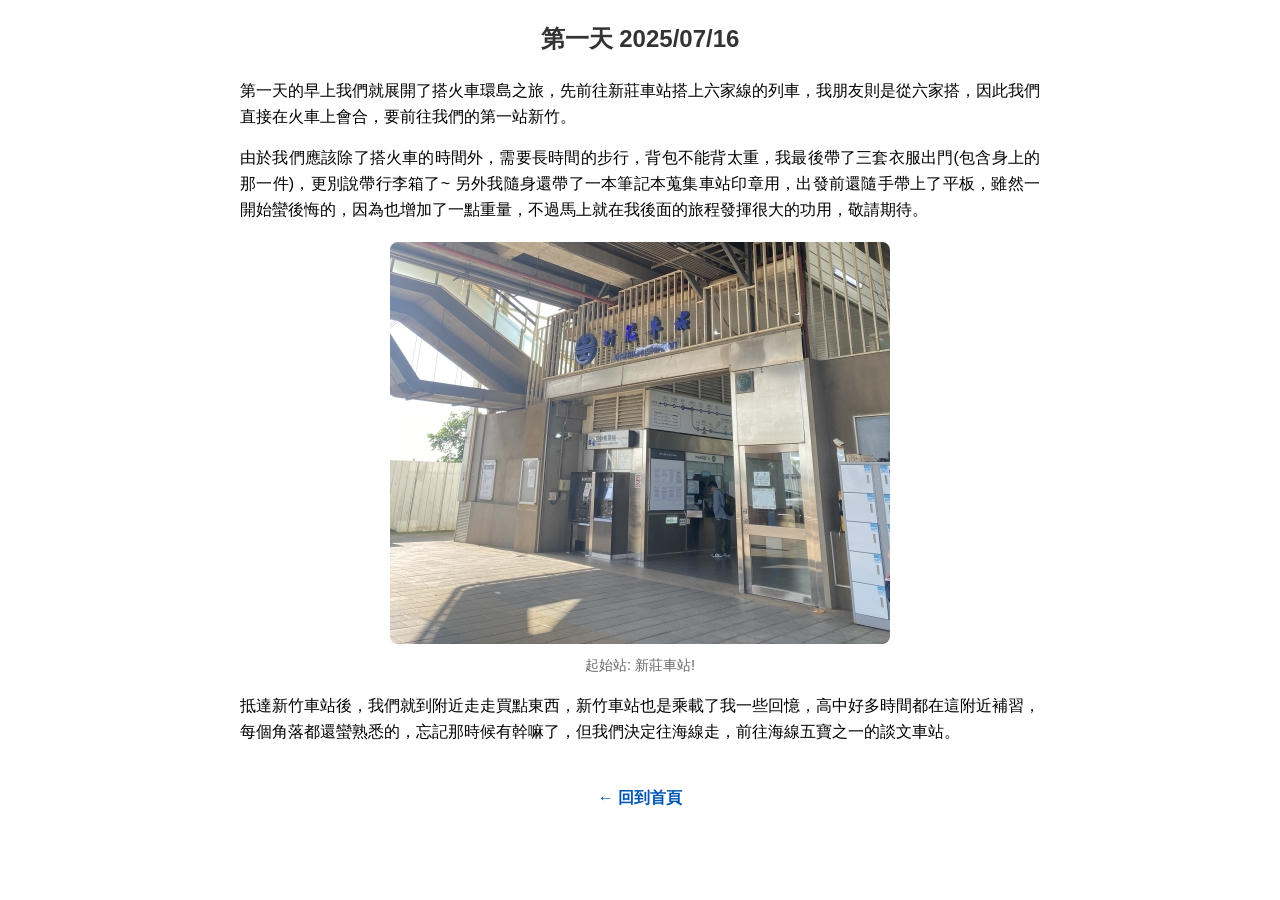
==== day1.html @ 787c1f75 "Update day1.html" ====
<!DOCTYPE html>
<html>
    <head>
        <meta charset="UTF-8">
        <title>第一天 2025/07/16 - 小潘的網頁</title>
        <style>
            body {
                font-family: Arial, sans-serif; /* 設定字型 */
                margin: 20px auto; /* 加上 auto 讓畫面在寬螢幕時可以整體置中 */
                max-width: 800px; /* 限制內容最大寬度 */
                line-height: 1.6; /* 行高，增加可讀性 */
                padding: 0 20px; /* 增加內邊距，避免在手機小螢幕時文字太貼邊 */
            }
            h2 {
                color: #333; /* 標題顏色 */
                text-align: center; /* 標題置中 */
            }
            p {
                overflow-wrap: break-word; /* 自動換行，長單詞也會斷開 */
                white-space: normal; /* 確保文字正常換行 */
                text-align: justify; /* 文字兩端對齊，視覺更整齊 */
            }
            /* 針對圖片新增樣式，讓圖片適應寬度並置中 */
            img {
                max-width: 100%;
                height: auto;
                display: block;
                margin: 20px auto;
                border-radius: 8px; /* 稍微加一點圓角讓圖片更好看（可選） */
            }
            /* 圖片下方的說明文字 */
            .caption {
                text-align: center;
                color: #666;
                font-size: 0.9em;
                margin-top: -10px;
            }
            /* 返回首頁按鈕的樣式 */
            .back-link {
                display: block;
                text-align: center;
                margin-top: 40px;
                margin-bottom: 20px;
                text-decoration: none;
                color: #0056b3;
                font-weight: bold;
            }
            .back-link:hover {
                text-decoration: underline;
            }
        </style>
    </head>
    <body>
        <h2>第一天 2025/07/16</h2>
        
        <p>第一天的早上我們就展開了搭火車環島之旅，先前往新莊車站搭上六家線的列車，我朋友則是從六家搭，因此我們直接在火車上會合，要前往我們的第一站新竹。</p>
        
        <p>由於我們應該除了搭火車的時間外，需要長時間的步行，背包不能背太重，我最後帶了三套衣服出門(包含身上的那一件)，更別說帶行李箱了~ 另外我隨身還帶了一本筆記本蒐集車站印章用，出發前還隨手帶上了平板，雖然一開始蠻後悔的，因為也增加了一點重量，不過馬上就在我後面的旅程發揮很大的功用，敬請期待。</p>
        
        <img alt="新莊車站" src="IMG_9039.jpg">
        <p class="caption">起始站: 新莊車站!</p>
        
        <p>抵達新竹車站後，我們就到附近走走買點東西，新竹車站也是乘載了我一些回憶，高中好多時間都在這附近補習，每個角落都還蠻熟悉的，忘記那時候有幹嘛了，但我們決定往海線走，前往海線五寶之一的談文車站。</p>

        <a href="trainaroundtaiwan.html" class="back-link">← 回到首頁</a>
    </body>
</html>
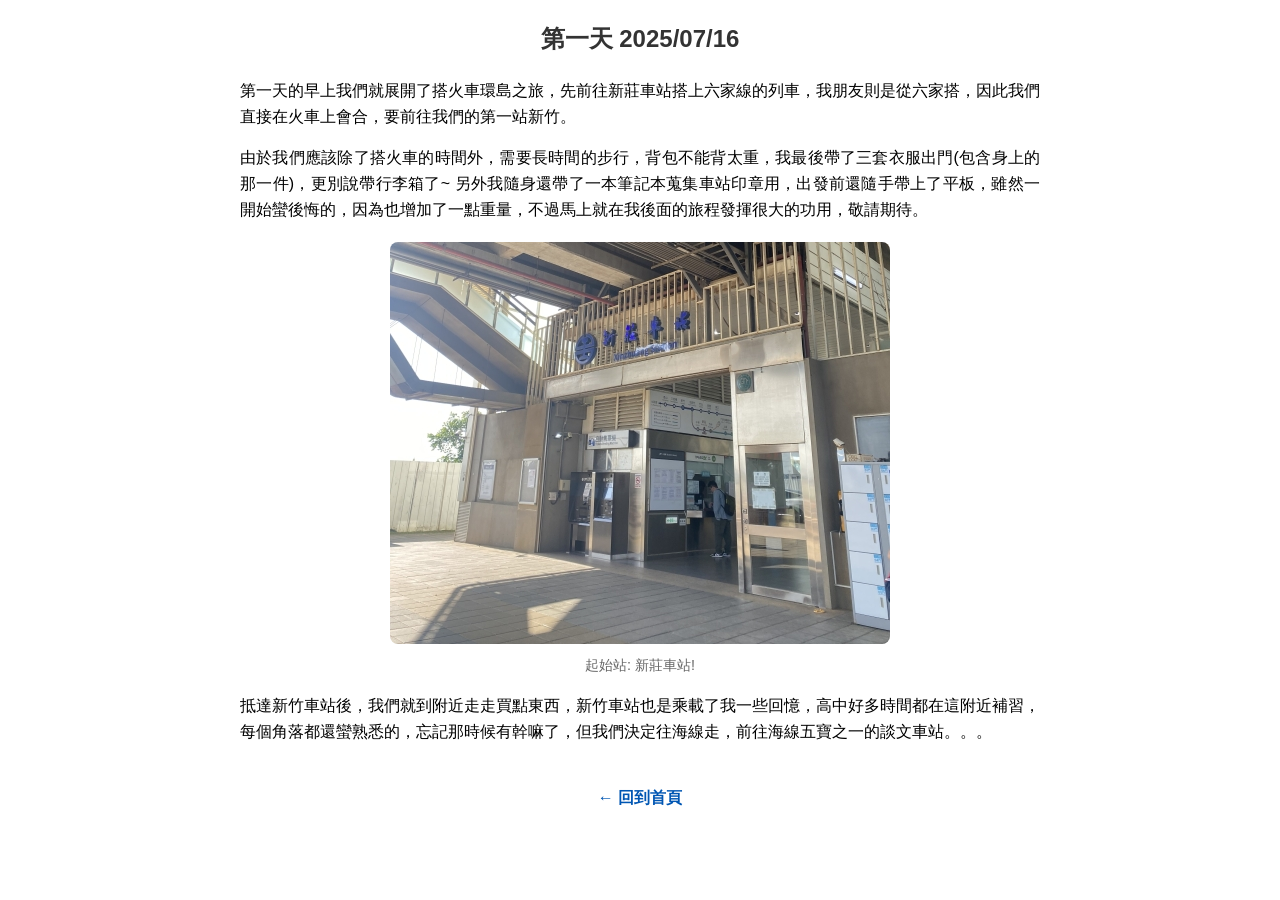
==== commit 77d086e8: "Update day1.html" ====
--- a/day1.html
+++ b/day1.html
@@ -60,7 +60,7 @@
         <img alt="新莊車站" src="IMG_9039.jpg">
         <p class="caption">起始站: 新莊車站!</p>
         
-        <p>抵達新竹車站後，我們就到附近走走買點東西，新竹車站也是乘載了我一些回憶，高中好多時間都在這附近補習，每個角落都還蠻熟悉的，忘記那時候有幹嘛了，但我們決定往海線走，前往海線五寶之一的談文車站。</p>
+        <p>抵達新竹車站後，我們就到附近走走買點東西，新竹車站也是乘載了我一些回憶，高中好多時間都在這附近補習，每個角落都還蠻熟悉的，忘記那時候有幹嘛了，但我們決定往海線走，前往海線五寶之一的談文車站。。。</p>
 
         <a href="trainaroundtaiwan.html" class="back-link">← 回到首頁</a>
     </body>
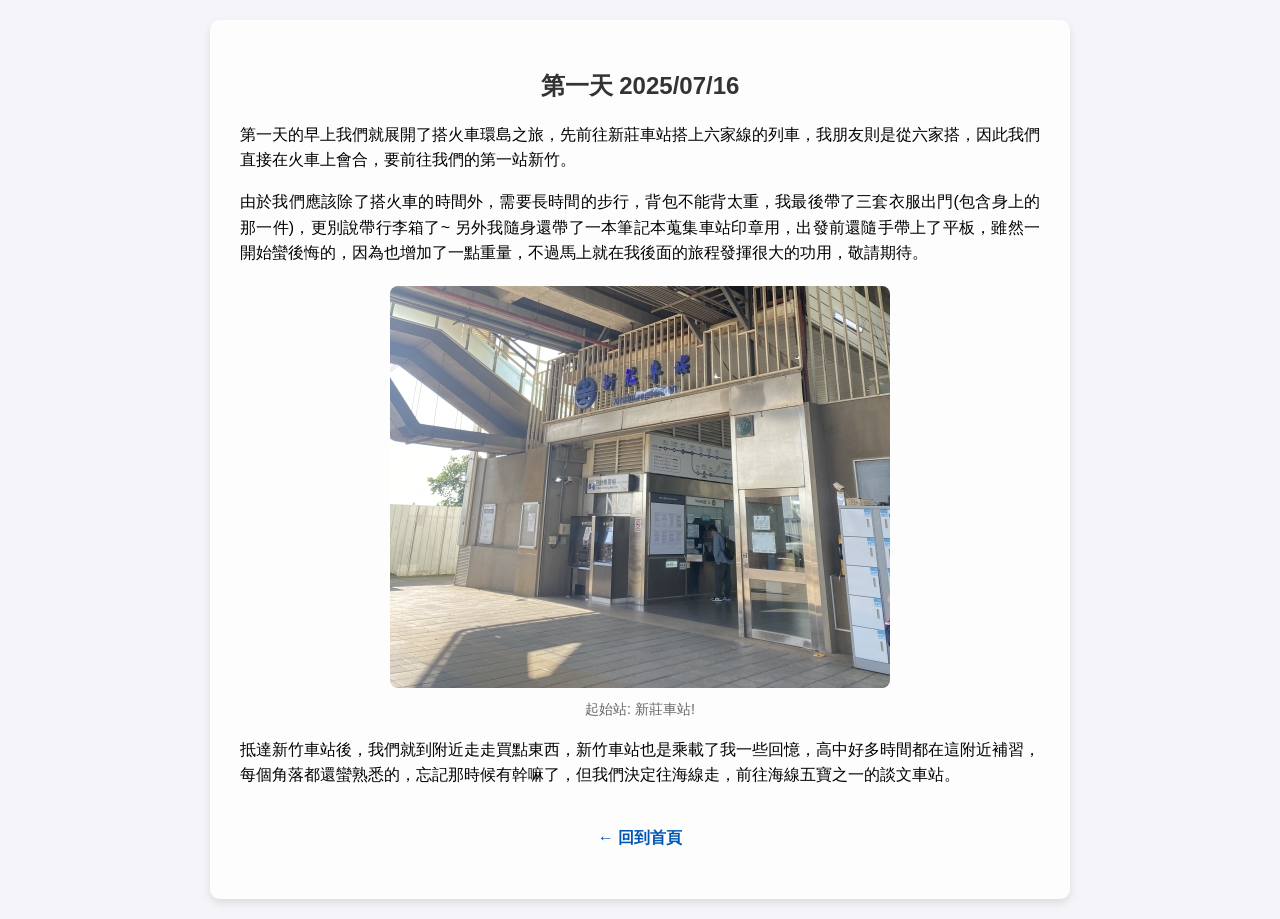
==== commit 95a64f16: "Update day1.html" ====
--- a/day1.html
+++ b/day1.html
@@ -5,37 +5,51 @@
         <title>第一天 2025/07/16 - 小潘的網頁</title>
         <style>
             body {
-                font-family: Arial, sans-serif; /* 設定字型 */
-                margin: 20px auto; /* 加上 auto 讓畫面在寬螢幕時可以整體置中 */
-                max-width: 800px; /* 限制內容最大寬度 */
-                line-height: 1.6; /* 行高，增加可讀性 */
-                padding: 0 20px; /* 增加內邊距，避免在手機小螢幕時文字太貼邊 */
+                font-family: Arial, sans-serif;
+                margin: 0; /* 改為 0，讓背景可以完全貼合螢幕邊緣 */
+                padding: 20px;
+                
+                /* ▼ 背景設定在這裡 ▼ */
+                background-image: url('你的背景圖片名稱.jpg'); /* 如果首頁是用圖片，把檔名填在這裡 */
+                background-color: #f4f4f9; /* 如果首頁是單色背景，請改這個色碼。若有圖片，這行會變成圖片載入前的底色 */
+                background-size: cover; /* 讓圖片自動縮放填滿整個螢幕 */
+                background-position: center; /* 讓背景圖置中 */
+                background-attachment: fixed; /* 讓背景固定，往下滾動網頁時背景不會跟著跑 */
             }
+            
+            /* 新增一個容器區塊，讓文字不會和背景混在一起 */
+            .container {
+                max-width: 800px; 
+                margin: 0 auto; /* 讓容器在畫面置中 */
+                background-color: rgba(255, 255, 255, 0.85); /* 半透明的白色底色，85%不透明度 */
+                padding: 30px;
+                border-radius: 10px; /* 框框加上圓角 */
+                box-shadow: 0 4px 8px rgba(0,0,0,0.1); /* 加一點淡淡的陰影更有立體感 */
+            }
+
             h2 {
-                color: #333; /* 標題顏色 */
-                text-align: center; /* 標題置中 */
+                color: #333;
+                text-align: center;
             }
             p {
-                overflow-wrap: break-word; /* 自動換行，長單詞也會斷開 */
-                white-space: normal; /* 確保文字正常換行 */
-                text-align: justify; /* 文字兩端對齊，視覺更整齊 */
+                overflow-wrap: break-word;
+                white-space: normal;
+                text-align: justify;
+                line-height: 1.6;
             }
-            /* 針對圖片新增樣式，讓圖片適應寬度並置中 */
             img {
                 max-width: 100%;
                 height: auto;
                 display: block;
                 margin: 20px auto;
-                border-radius: 8px; /* 稍微加一點圓角讓圖片更好看（可選） */
+                border-radius: 8px;
             }
-            /* 圖片下方的說明文字 */
             .caption {
                 text-align: center;
                 color: #666;
                 font-size: 0.9em;
                 margin-top: -10px;
             }
-            /* 返回首頁按鈕的樣式 */
             .back-link {
                 display: block;
                 text-align: center;
@@ -51,17 +65,20 @@
         </style>
     </head>
     <body>
-        <h2>第一天 2025/07/16</h2>
-        
-        <p>第一天的早上我們就展開了搭火車環島之旅，先前往新莊車站搭上六家線的列車，我朋友則是從六家搭，因此我們直接在火車上會合，要前往我們的第一站新竹。</p>
-        
-        <p>由於我們應該除了搭火車的時間外，需要長時間的步行，背包不能背太重，我最後帶了三套衣服出門(包含身上的那一件)，更別說帶行李箱了~ 另外我隨身還帶了一本筆記本蒐集車站印章用，出發前還隨手帶上了平板，雖然一開始蠻後悔的，因為也增加了一點重量，不過馬上就在我後面的旅程發揮很大的功用，敬請期待。</p>
-        
-        <img alt="新莊車站" src="IMG_9039.jpg">
-        <p class="caption">起始站: 新莊車站!</p>
-        
-        <p>抵達新竹車站後，我們就到附近走走買點東西，新竹車站也是乘載了我一些回憶，高中好多時間都在這附近補習，每個角落都還蠻熟悉的，忘記那時候有幹嘛了，但我們決定往海線走，前往海線五寶之一的談文車站。。。</p>
+        <!-- 用 container 把所有內容包起來 -->
+        <div class="container">
+            <h2>第一天 2025/07/16</h2>
+            
+            <p>第一天的早上我們就展開了搭火車環島之旅，先前往新莊車站搭上六家線的列車，我朋友則是從六家搭，因此我們直接在火車上會合，要前往我們的第一站新竹。</p>
+            
+            <p>由於我們應該除了搭火車的時間外，需要長時間的步行，背包不能背太重，我最後帶了三套衣服出門(包含身上的那一件)，更別說帶行李箱了~ 另外我隨身還帶了一本筆記本蒐集車站印章用，出發前還隨手帶上了平板，雖然一開始蠻後悔的，因為也增加了一點重量，不過馬上就在我後面的旅程發揮很大的功用，敬請期待。</p>
+            
+            <img alt="新莊車站" src="IMG_9039.jpg">
+            <p class="caption">起始站: 新莊車站!</p>
+            
+            <p>抵達新竹車站後，我們就到附近走走買點東西，新竹車站也是乘載了我一些回憶，高中好多時間都在這附近補習，每個角落都還蠻熟悉的，忘記那時候有幹嘛了，但我們決定往海線走，前往海線五寶之一的談文車站。</p>
 
-        <a href="trainaroundtaiwan.html" class="back-link">← 回到首頁</a>
+            <a href="trainaroundtaiwan.html" class="back-link">← 回到首頁</a>
+        </div>
     </body>
 </html>
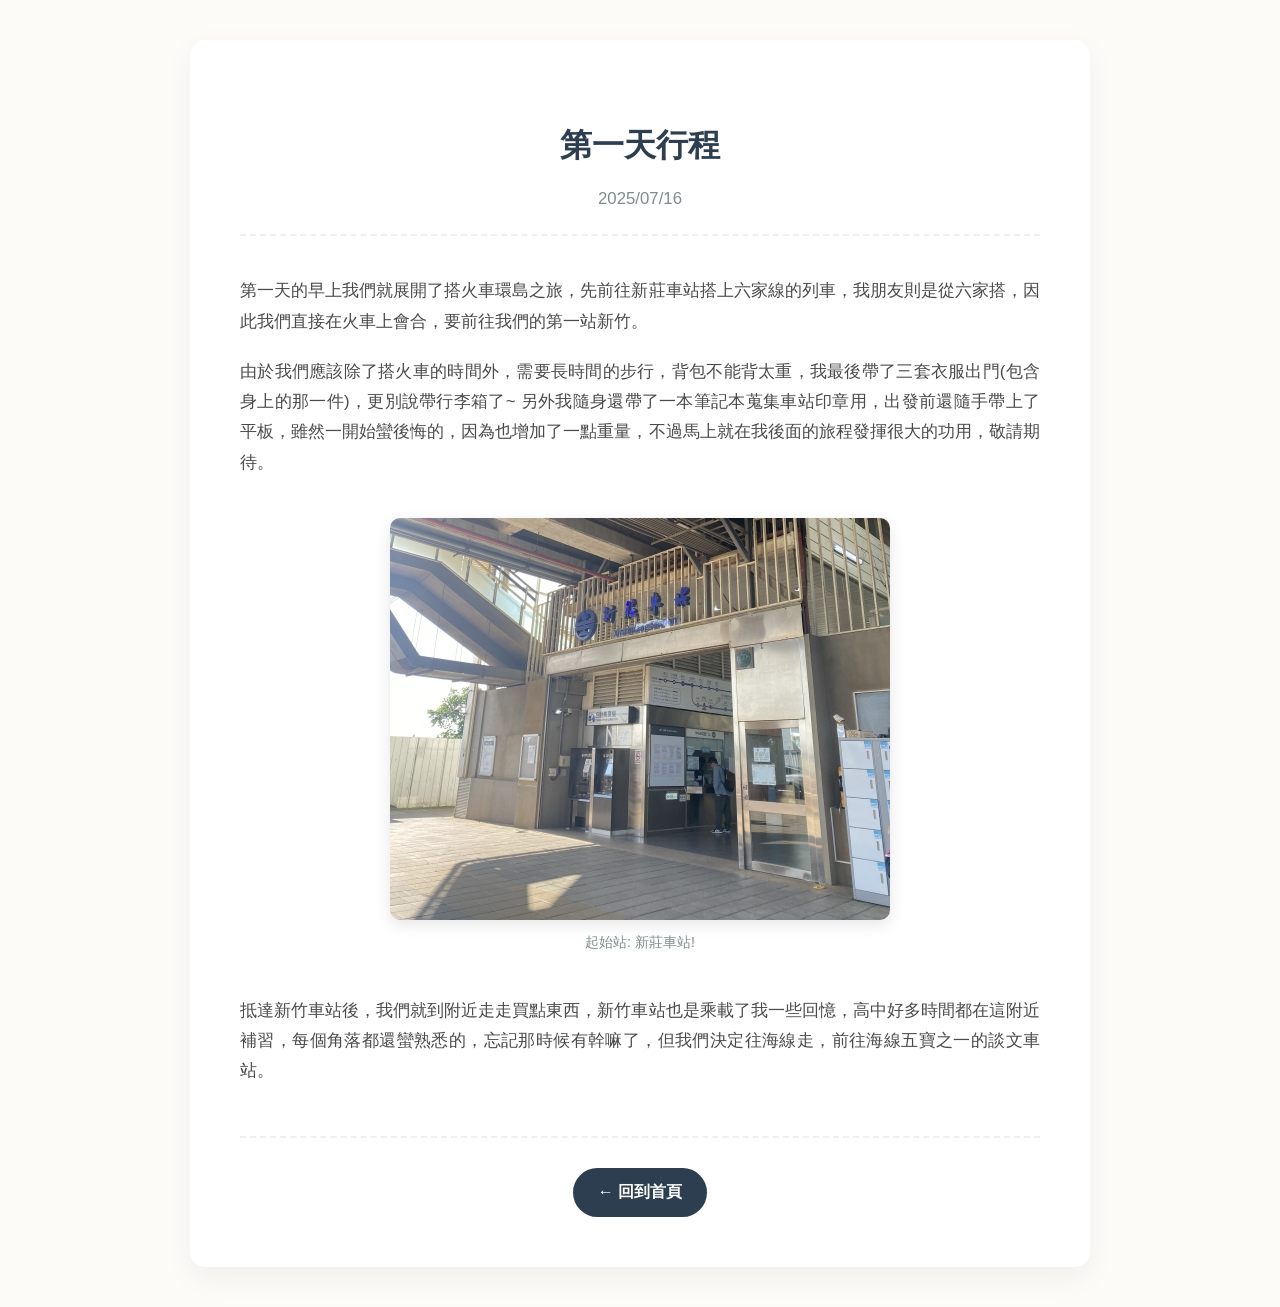
==== commit a4deed7a: "Update day1.html" ====
--- a/day1.html
+++ b/day1.html
@@ -1,84 +1,124 @@
 <!DOCTYPE html>
-<html>
-    <head>
-        <meta charset="UTF-8">
-        <title>第一天 2025/07/16 - 小潘的網頁</title>
-        <style>
-            body {
-                font-family: Arial, sans-serif;
-                margin: 0; /* 改為 0，讓背景可以完全貼合螢幕邊緣 */
-                padding: 20px;
-                
-                /* ▼ 背景設定在這裡 ▼ */
-                background-image: url('你的背景圖片名稱.jpg'); /* 如果首頁是用圖片，把檔名填在這裡 */
-                background-color: #f4f4f9; /* 如果首頁是單色背景，請改這個色碼。若有圖片，這行會變成圖片載入前的底色 */
-                background-size: cover; /* 讓圖片自動縮放填滿整個螢幕 */
-                background-position: center; /* 讓背景圖置中 */
-                background-attachment: fixed; /* 讓背景固定，往下滾動網頁時背景不會跟著跑 */
-            }
-            
-            /* 新增一個容器區塊，讓文字不會和背景混在一起 */
-            .container {
-                max-width: 800px; 
-                margin: 0 auto; /* 讓容器在畫面置中 */
-                background-color: rgba(255, 255, 255, 0.85); /* 半透明的白色底色，85%不透明度 */
-                padding: 30px;
-                border-radius: 10px; /* 框框加上圓角 */
-                box-shadow: 0 4px 8px rgba(0,0,0,0.1); /* 加一點淡淡的陰影更有立體感 */
-            }
+<html lang="zh-TW">
+<head>
+    <meta charset="UTF-8">
+    <meta name="viewport" content="width=device-width, initial-scale=1.0">
+    <title>第一天 2025/07/16 | 火車環島八日遊</title>
+    <style>
+        /* 與首頁完全相同的顏色主題 */
+        :root {
+            --primary-color: #2c3e50;
+            --accent-color: #d35400;
+            --bg-color: #fdfbf7;
+            --card-bg: #ffffff;
+            --text-color: #4a4a4a;
+        }
 
-            h2 {
-                color: #333;
-                text-align: center;
-            }
-            p {
-                overflow-wrap: break-word;
-                white-space: normal;
-                text-align: justify;
-                line-height: 1.6;
-            }
-            img {
-                max-width: 100%;
-                height: auto;
-                display: block;
-                margin: 20px auto;
-                border-radius: 8px;
-            }
-            .caption {
-                text-align: center;
-                color: #666;
-                font-size: 0.9em;
-                margin-top: -10px;
-            }
-            .back-link {
-                display: block;
-                text-align: center;
-                margin-top: 40px;
-                margin-bottom: 20px;
-                text-decoration: none;
-                color: #0056b3;
-                font-weight: bold;
-            }
-            .back-link:hover {
-                text-decoration: underline;
-            }
-        </style>
-    </head>
-    <body>
-        <!-- 用 container 把所有內容包起來 -->
-        <div class="container">
-            <h2>第一天 2025/07/16</h2>
-            
-            <p>第一天的早上我們就展開了搭火車環島之旅，先前往新莊車站搭上六家線的列車，我朋友則是從六家搭，因此我們直接在火車上會合，要前往我們的第一站新竹。</p>
-            
-            <p>由於我們應該除了搭火車的時間外，需要長時間的步行，背包不能背太重，我最後帶了三套衣服出門(包含身上的那一件)，更別說帶行李箱了~ 另外我隨身還帶了一本筆記本蒐集車站印章用，出發前還隨手帶上了平板，雖然一開始蠻後悔的，因為也增加了一點重量，不過馬上就在我後面的旅程發揮很大的功用，敬請期待。</p>
-            
-            <img alt="新莊車站" src="IMG_9039.jpg">
-            <p class="caption">起始站: 新莊車站!</p>
-            
-            <p>抵達新竹車站後，我們就到附近走走買點東西，新竹車站也是乘載了我一些回憶，高中好多時間都在這附近補習，每個角落都還蠻熟悉的，忘記那時候有幹嘛了，但我們決定往海線走，前往海線五寶之一的談文車站。</p>
+        body {
+            font-family: 'Noto Sans TC', 'Microsoft JhengHei', sans-serif;
+            background-color: var(--bg-color); /* 首頁的米白底色 */
+            color: var(--text-color);
+            line-height: 1.8;
+            margin: 0;
+            padding: 40px 20px;
+        }
 
+        /* 首頁的陰影白框容器 */
+        .container {
+            max-width: 800px;
+            margin: 0 auto;
+            background: var(--card-bg);
+            padding: 50px;
+            border-radius: 15px;
+            box-shadow: 0 10px 30px rgba(0,0,0,0.05);
+        }
+
+        h2 {
+            color: var(--primary-color);
+            text-align: center;
+            font-size: 2em;
+            margin-bottom: 10px;
+        }
+
+        /* 沿用首頁的虛線副標題設計 */
+        .subtitle {
+            text-align: center;
+            color: #7f8c8d;
+            margin-top: 0;
+            margin-bottom: 40px;
+            border-bottom: 2px dashed #ecf0f1;
+            padding-bottom: 20px;
+        }
+
+        p {
+            font-size: 1.05em;
+            margin-bottom: 20px;
+            text-align: justify;
+        }
+
+        /* 圖片設計 (加上跟首頁圖片一樣的圓角與陰影) */
+        img {
+            max-width: 100%;
+            height: auto;
+            border-radius: 10px;
+            box-shadow: 0 5px 15px rgba(0,0,0,0.1);
+            display: block;
+            margin: 40px auto 10px auto;
+        }
+
+        .caption {
+            text-align: center;
+            color: #7f8c8d;
+            font-size: 0.9em;
+            margin-top: 0;
+            margin-bottom: 40px;
+        }
+
+        /* 返回按鈕的設計 (配合首頁的 day-card 按鈕風格) */
+        .btn-container {
+            text-align: center;
+            margin-top: 50px;
+            border-top: 2px dashed #ecf0f1;
+            padding-top: 30px;
+        }
+
+        .back-link {
+            font-weight: bold;
+            color: white;
+            background: var(--primary-color);
+            padding: 10px 25px;
+            border-radius: 25px;
+            text-decoration: none;
+            display: inline-block;
+            transition: background 0.3s ease;
+        }
+
+        .back-link:hover {
+            background: var(--accent-color);
+            transform: translateY(-2px); /* 滑鼠游標移過去時會有微微浮起的效果 */
+        }
+    </style>
+</head>
+<body>
+
+    <div class="container">
+        <h2>第一天行程</h2>
+        <p class="subtitle">2025/07/16</p>
+
+        <p>第一天的早上我們就展開了搭火車環島之旅，先前往新莊車站搭上六家線的列車，我朋友則是從六家搭，因此我們直接在火車上會合，要前往我們的第一站新竹。</p>
+        
+        <p>由於我們應該除了搭火車的時間外，需要長時間的步行，背包不能背太重，我最後帶了三套衣服出門(包含身上的那一件)，更別說帶行李箱了~ 另外我隨身還帶了一本筆記本蒐集車站印章用，出發前還隨手帶上了平板，雖然一開始蠻後悔的，因為也增加了一點重量，不過馬上就在我後面的旅程發揮很大的功用，敬請期待。</p>
+
+        <img alt="新莊車站" src="IMG_9039.jpg">
+        <p class="caption">起始站: 新莊車站!</p>
+
+        <p>抵達新竹車站後，我們就到附近走走買點東西，新竹車站也是乘載了我一些回憶，高中好多時間都在這附近補習，每個角落都還蠻熟悉的，忘記那時候有幹嘛了，但我們決定往海線走，前往海線五寶之一的談文車站。</p>
+        
+        <!-- 返回首頁按鈕 -->
+        <div class="btn-container">
             <a href="trainaroundtaiwan.html" class="back-link">← 回到首頁</a>
         </div>
-    </body>
+    </div>
+
+</body>
 </html>
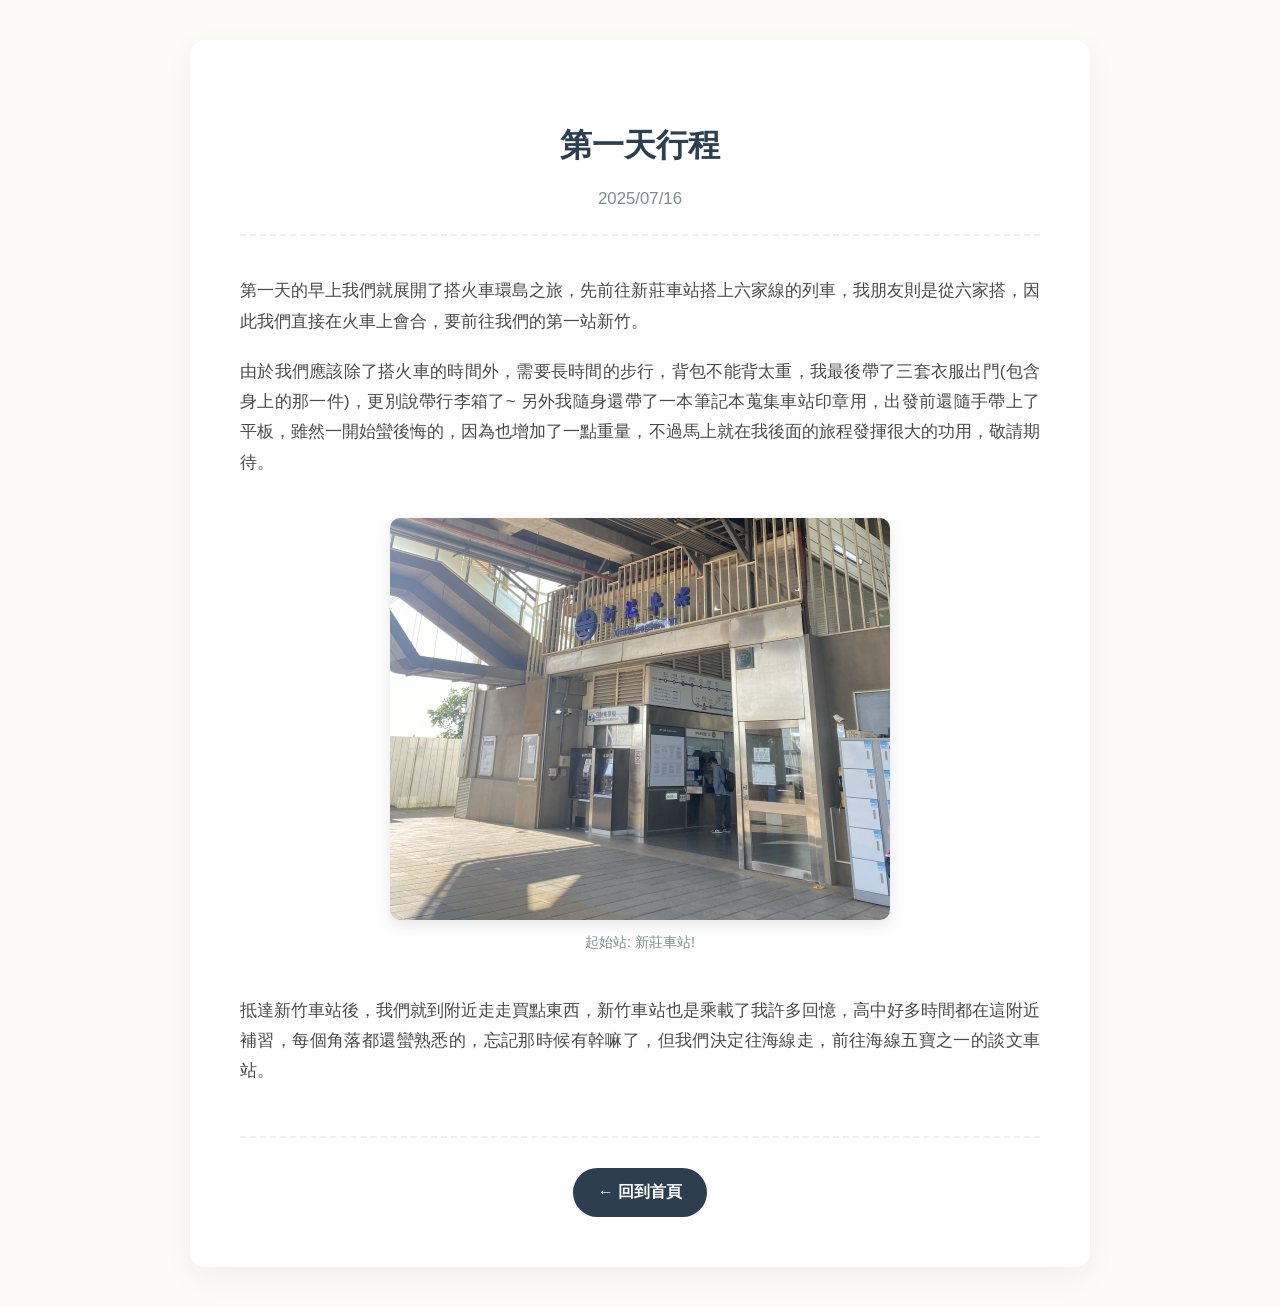
==== commit b99ef881: "Update day1.html" ====
--- a/day1.html
+++ b/day1.html
@@ -3,101 +3,9 @@
 <head>
     <meta charset="UTF-8">
     <meta name="viewport" content="width=device-width, initial-scale=1.0">
-    <title>第一天 2025/07/16 | 火車環島八日遊</title>
-    <style>
-        /* 與首頁完全相同的顏色主題 */
-        :root {
-            --primary-color: #2c3e50;
-            --accent-color: #d35400;
-            --bg-color: #fdfbf7;
-            --card-bg: #ffffff;
-            --text-color: #4a4a4a;
-        }
-
-        body {
-            font-family: 'Noto Sans TC', 'Microsoft JhengHei', sans-serif;
-            background-color: var(--bg-color); /* 首頁的米白底色 */
-            color: var(--text-color);
-            line-height: 1.8;
-            margin: 0;
-            padding: 40px 20px;
-        }
-
-        /* 首頁的陰影白框容器 */
-        .container {
-            max-width: 800px;
-            margin: 0 auto;
-            background: var(--card-bg);
-            padding: 50px;
-            border-radius: 15px;
-            box-shadow: 0 10px 30px rgba(0,0,0,0.05);
-        }
-
-        h2 {
-            color: var(--primary-color);
-            text-align: center;
-            font-size: 2em;
-            margin-bottom: 10px;
-        }
-
-        /* 沿用首頁的虛線副標題設計 */
-        .subtitle {
-            text-align: center;
-            color: #7f8c8d;
-            margin-top: 0;
-            margin-bottom: 40px;
-            border-bottom: 2px dashed #ecf0f1;
-            padding-bottom: 20px;
-        }
-
-        p {
-            font-size: 1.05em;
-            margin-bottom: 20px;
-            text-align: justify;
-        }
-
-        /* 圖片設計 (加上跟首頁圖片一樣的圓角與陰影) */
-        img {
-            max-width: 100%;
-            height: auto;
-            border-radius: 10px;
-            box-shadow: 0 5px 15px rgba(0,0,0,0.1);
-            display: block;
-            margin: 40px auto 10px auto;
-        }
-
-        .caption {
-            text-align: center;
-            color: #7f8c8d;
-            font-size: 0.9em;
-            margin-top: 0;
-            margin-bottom: 40px;
-        }
-
-        /* 返回按鈕的設計 (配合首頁的 day-card 按鈕風格) */
-        .btn-container {
-            text-align: center;
-            margin-top: 50px;
-            border-top: 2px dashed #ecf0f1;
-            padding-top: 30px;
-        }
-
-        .back-link {
-            font-weight: bold;
-            color: white;
-            background: var(--primary-color);
-            padding: 10px 25px;
-            border-radius: 25px;
-            text-decoration: none;
-            display: inline-block;
-            transition: background 0.3s ease;
-        }
-
-        .back-link:hover {
-            background: var(--accent-color);
-            transform: translateY(-2px); /* 滑鼠游標移過去時會有微微浮起的效果 */
-        }
-    </style>
+    <title>第一天 | 火車環島八日遊</title>
+    <!-- 這一行就是用來叫出外面的樣式表 -->
+    <link rel="stylesheet" href="style.css">
 </head>
 <body>
 
@@ -109,12 +17,11 @@
         
         <p>由於我們應該除了搭火車的時間外，需要長時間的步行，背包不能背太重，我最後帶了三套衣服出門(包含身上的那一件)，更別說帶行李箱了~ 另外我隨身還帶了一本筆記本蒐集車站印章用，出發前還隨手帶上了平板，雖然一開始蠻後悔的，因為也增加了一點重量，不過馬上就在我後面的旅程發揮很大的功用，敬請期待。</p>
 
-        <img alt="新莊車站" src="IMG_9039.jpg">
+        <img alt="新莊車站" src="images/IMG_9039.jpg">
         <p class="caption">起始站: 新莊車站!</p>
 
-        <p>抵達新竹車站後，我們就到附近走走買點東西，新竹車站也是乘載了我一些回憶，高中好多時間都在這附近補習，每個角落都還蠻熟悉的，忘記那時候有幹嘛了，但我們決定往海線走，前往海線五寶之一的談文車站。</p>
+        <p>抵達新竹車站後，我們就到附近走走買點東西，新竹車站也是乘載了我許多回憶，高中好多時間都在這附近補習，每個角落都還蠻熟悉的，忘記那時候有幹嘛了，但我們決定往海線走，前往海線五寶之一的談文車站。</p>
         
-        <!-- 返回首頁按鈕 -->
         <div class="btn-container">
             <a href="trainaroundtaiwan.html" class="back-link">← 回到首頁</a>
         </div>
--- a/style.css
+++ b/style.css
@@ -0,0 +1,89 @@
+/* 旅遊日誌的共用顏色主題與設定 */
+:root {
+    --primary-color: #2c3e50;
+    --accent-color: #d35400;
+    --bg-color: #fdfbf7;
+    --card-bg: #ffffff;
+    --text-color: #4a4a4a;
+}
+
+body {
+    font-family: 'Noto Sans TC', 'Microsoft JhengHei', sans-serif;
+    background-color: var(--bg-color);
+    color: var(--text-color);
+    line-height: 1.8;
+    margin: 0;
+    padding: 40px 20px;
+}
+
+.container {
+    max-width: 800px;
+    margin: 0 auto;
+    background: var(--card-bg);
+    padding: 50px;
+    border-radius: 15px;
+    box-shadow: 0 10px 30px rgba(0,0,0,0.05);
+}
+
+h2 {
+    color: var(--primary-color);
+    text-align: center;
+    font-size: 2em;
+    margin-bottom: 10px;
+}
+
+.subtitle {
+    text-align: center;
+    color: #7f8c8d;
+    margin-top: 0;
+    margin-bottom: 40px;
+    border-bottom: 2px dashed #ecf0f1;
+    padding-bottom: 20px;
+}
+
+p {
+    font-size: 1.05em;
+    margin-bottom: 20px;
+    text-align: justify;
+}
+
+img {
+    max-width: 100%;
+    height: auto;
+    border-radius: 10px;
+    box-shadow: 0 5px 15px rgba(0,0,0,0.1);
+    display: block;
+    margin: 40px auto 10px auto;
+}
+
+.caption {
+    text-align: center;
+    color: #7f8c8d;
+    font-size: 0.9em;
+    margin-top: 0;
+    margin-bottom: 40px;
+}
+
+/* 返回按鈕的設計 */
+.btn-container {
+    text-align: center;
+    margin-top: 50px;
+    border-top: 2px dashed #ecf0f1;
+    padding-top: 30px;
+}
+
+.back-link {
+    font-weight: bold;
+    color: white;
+    background: var(--primary-color);
+    padding: 10px 25px;
+    border-radius: 25px;
+    text-decoration: none;
+    display: inline-block;
+    transition: background 0.3s ease;
+}
+
+.back-link:hover {
+    background: var(--accent-color);
+    transform: translateY(-2px);
+}
